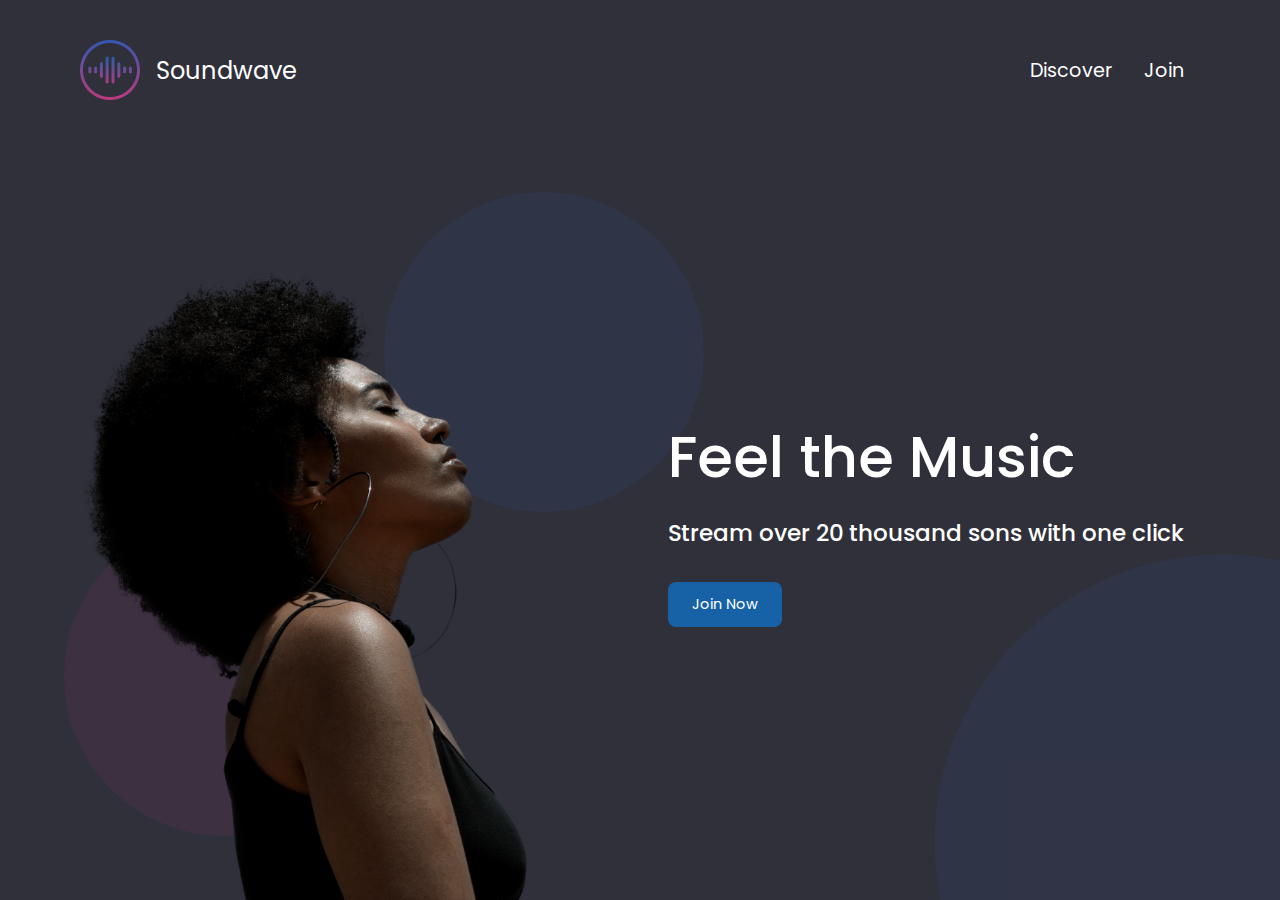
==== index.html @ 1ba28d05 "commit" ====
<!DOCTYPE html>
<html lang="en">
<head>
    <meta charset="UTF-8">
    <meta http-equiv="X-UA-Compatible" content="IE=edge">
    <meta name="viewport" content="width=device-width, initial-scale=1.0">
    <title>Soundwave</title>

    <link rel="stylesheet" href="style.css" rel="stylesheet">
    <link rel="stylesheet" href="index.css" rel="stylesheet">
</head>
<body class="container full-height-grow">
    <header class="main-header">
        <a href="/" class="brand-logo">
            <img src="images/logo.png">
            <div class="brand-logo-name">Soundwave</div>
        </a>
        <nav class="main-nav">
            <ul>
                <li><a href="discover.html">Discover</a></li>
                <li><a href="join.html">Join</a></li>
            </ul>
        </nav>
    </header>
    <section class="home-main-section">
        <div class="img-wrapper">
            <div class="lady-image"></div>
        </div>
        <div class="call-to-action">
            <h1 class="title">Feel the Music</h1>
            <span class="subtitle">Stream over 20 thousand sons with one click</span>
            <a href="join.html" class="btn">Join Now</a>
        </div>
    </section>
    <div class="home-page-circle-1"></div>
    <div class="home-page-circle-2"></div>
    <div class="home-page-circle-3"></div>
</body>
</html>
---- style.css ----
@import url('https://fonts.googleapis.com/css2?family=Poppins:wght@400;500;700&display=swap');

*, *::before, *::after {
    box-sizing: border-box;
}

body{
    padding: 0;
    margin: 0;
    background-color: #2f303a;
    font-family: 'Poppins', sans-serif;
    font-size: 1.2rem;
    color: #fff;
    min-height: 100vh;
}

.full-height-grow{
    display: flex;
    flex-direction: column;
}

.brand-logo{
    display: flex;
    align-items: center;
    font-size: 1.25em;
    color: inherit;
    text-decoration: none;
}

.brand-logo-name{
    margin-left: 1rem;
}

.main-nav ul,
.footer-nav ul{
    display: flex;
    margin: 0;
    padding: 0;
    list-style: none;
}

.main-nav a,
.footer-nav a{
    color:inherit;
    text-decoration: none;
    padding: 1rem;
}

.main-nav a:hover,
.footer-nav a:hover{
    color: #adadad;
}

.main-header,
.main-footer{
    display: flex;
    justify-content: space-between;
    align-items: center;
}
.main-header{
    height: 140px;
}
.main-footer{
    height: 70px;
    background-color: #202027;
    font-weight: 700;
}

.social-link img{
    width: 1em;
    margin-right: .25rem;
}

.main-footer .container{
    display: flex;
    justify-content: space-between;
}

.container{
    max-width: 1200px;
    margin: 0 auto;
    padding:  0 40px;
    flex-grow: 1;
}

.title{
    font-weight: 500;
    font-size: 3em;
    margin-bottom: 1rem;
    margin-top: 0;
}

.subtitle{
    font-weight: 500;
    font-size: 1.2em;
    margin-bottom: 2rem;
}

.btn{
    color: #fff;
    background-color: #1762a7;
    padding: .75rem 1.5rem;
    border-radius: .5rem;
    text-decoration: none;
    font-size: .9rem;
    outline: none;
    border: none;
    cursor: pointer;
}

.btn:hover{
    background-color: rgb(47, 47, 109);
}

.btn:focus{
    background-color: rgb(7, 7, 49);
}
---- index.css ----
.home-main-section{
    display: flex;
    align-items: stretch;
    justify-content: space-between;
    flex-grow: 1;
}

.home-main-section .img-wrapper{
    flex-grow: 1;
    flex-direction: column;
    display: flex;
    align-items: stretch;
    justify-content: flex-end;
}

.home-main-section .lady-image{
    background-image: url(/images/landing-page-girl.png);
    flex-grow: 1;
    max-height: 70vh;
    min-width: 30vh;
    background-size: contain;
    background-repeat: no-repeat;
    background-position: bottom left;
}


.home-main-section .call-to-action{
    display: flex;
    flex-direction: column;
    align-items: flex-start;
    margin:  1rem;
    align-self: center;   
    /* alin self in schema asta il va alinia pe verticala */
}


@media(max-width: 900px){
    .home-main-section .img-wrapper{
       display: none;
    }
    .home-main-section{
       justify-content: center;
    }
}


.home-page-circle-1{
    position: absolute;
    width: 25vw;
    height: 25vw;
    border-radius: 50%;
    bottom: 5vw;
    left: 5vw;
    background-color: rgb(188, 58, 128, .1);
    z-index: -1;
}

.home-page-circle-2{
    position: absolute;
    width: 25vw;
    height: 25vw;
    border-radius: 50%;
    top: 15vw;
    left: 30vw;
    background-color: rgb(52, 87, 178, .1);
    z-index: -1;
}

.home-page-circle-3{
    position: absolute;
    overflow: hidden;
    width: 45vw;
    height: 45vw;
    bottom: 0vw;
    right: 0vw;
    z-index: -1;
}

.home-page-circle-3::before{
    content: '';
    transform: translate(40%, 40%);
    position: absolute;
    height: 100%;
    width: 100%;
    border-radius: 50%;
    background-color: rgb(52, 87, 178, .1);
}
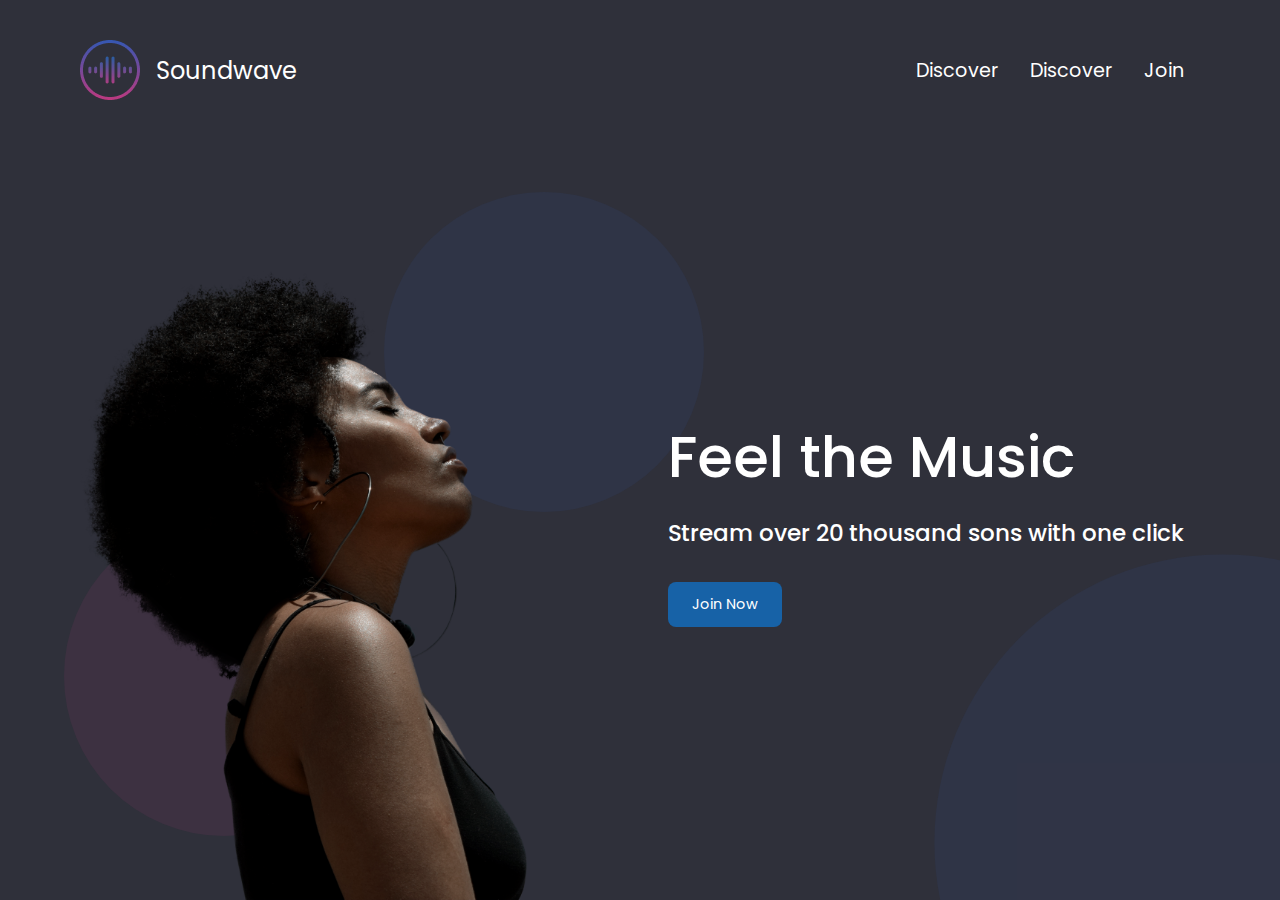
==== commit a348d83b: "tired of modifys" ====
--- a/index.html
+++ b/index.html
@@ -17,6 +17,7 @@
         </a>
         <nav class="main-nav">
             <ul>
+                <li><a href="index.html">Discover</a></li>
                 <li><a href="discover.html">Discover</a></li>
                 <li><a href="join.html">Join</a></li>
             </ul>
--- a/index.css
+++ b/index.css
@@ -14,7 +14,7 @@
 }
 
 .home-main-section .lady-image{
-    background-image: url(/images/landing-page-girl.png);
+    background-image: url(images/landing-page-girl.png);
     flex-grow: 1;
     max-height: 70vh;
     min-width: 30vh;
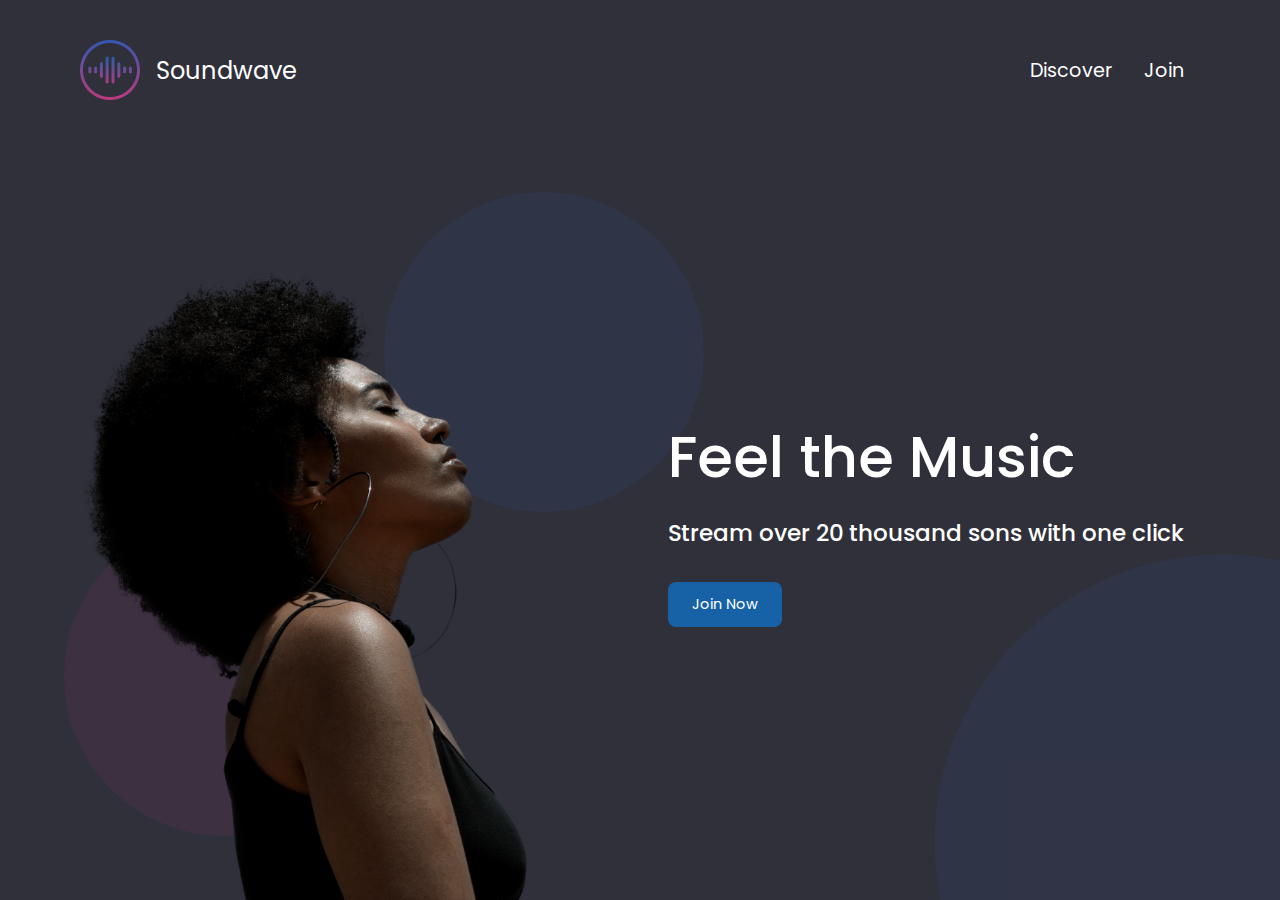
==== commit 03afe60e: "hope is lthe last one" ====
--- a/index.html
+++ b/index.html
@@ -17,7 +17,6 @@
         </a>
         <nav class="main-nav">
             <ul>
-                <li><a href="index.html">Discover</a></li>
                 <li><a href="discover.html">Discover</a></li>
                 <li><a href="join.html">Join</a></li>
             </ul>
